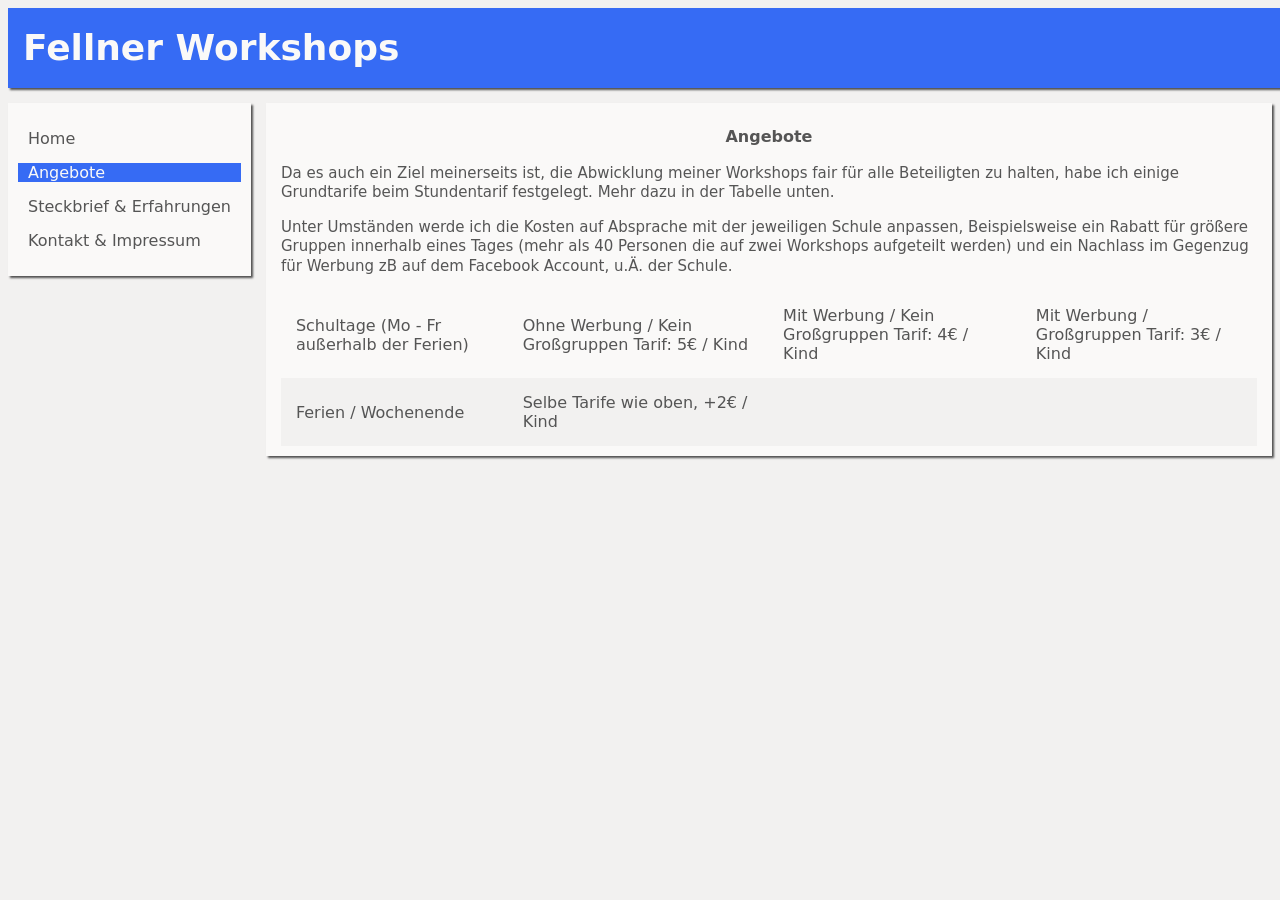
==== angebote.html @ 68ab65c2 "fix: yeah... i aint even gonna say it..." ====
<!DOCTYPE html>
<html>
<head>
    <!-- Standard Stuff -->
    <meta charset="UTF-8">
    <meta name="viewport" content="width=device-width, initial-scale=1.0">
    <meta name="description" content="Programmier-Workshops in OÖ und Umgebung">

    <!-- Open Graph -->
    <meta property="og:title" content="Fellner Workshops">
    <meta property="og:description" content="Praxisnahe IT-Workshops für Schüler">
    <meta property="og:type" content="website">
    <!-- FIXME Link ändern sobald ich eine Domain und ein gutes Bild habe... -->
    <meta property="og:image" content="https://fellst220132.github.io/WorkshopSeite/images/NA.jpg">

    <!-- TODO Styling Stuff -->
    <link rel="stylesheet" href="styles.css">
    <link rel="icon" href="assets/favicon.ico" type="image/x-icon">

    <title>Fellner Workshops - Workshops</title>
</head>
<body>
    <div id="container">
        <header id="header">
            <h1><a href="index.html">Fellner Workshops</a></h1>
        </header>

        <nav id="menu">
            <ul>
                <li><a href="index.html">Home</a></li>
                <li class="current"><a href="angebote.html">Angebote</a></li>
                <li><a href="steckbrief.html">Steckbrief &amp; Erfahrungen</a></li>
                <li><a href="kontakt.html">Kontakt &amp; Impressum</a></li>
            </ul>
        </nav>

        <main id="content">
            <h2>Angebote</h2>
            <p>
                Da es auch ein Ziel meinerseits ist, die Abwicklung meiner Workshops fair 
                für alle Beteiligten zu halten, habe ich einige Grundtarife beim Stundentarif festgelegt. 
                Mehr dazu in der Tabelle unten.
            </p>
            <p>
                Unter Umständen werde ich die Kosten auf Absprache mit der jeweiligen Schule 
                anpassen, Beispielsweise ein Rabatt für größere Gruppen innerhalb eines Tages 
                (mehr als 40 Personen die auf zwei Workshops aufgeteilt werden) 
                und ein Nachlass im Gegenzug für Werbung zB auf dem Facebook Account, u.Ä. 
                der Schule.
            </p>

            <table>
                <tr>
                    <td>Schultage (Mo - Fr außerhalb der Ferien)</td>
                    <td>Ohne Werbung / Kein Großgruppen Tarif: 5€ / Kind</td>
                    <td>Mit Werbung / Kein Großgruppen Tarif: 4€ / Kind</td>
                    <td>Mit Werbung / Großgruppen Tarif: 3€ / Kind</td>
                </tr>
                <tr class="secondcolumn">
                    <td>Ferien / Wochenende</td>
                    <td>Selbe Tarife wie oben, +2€ / Kind</td>
                    <td></td>
                    <td></td>
                </tr>
            </table>
        </main>
    </div>
</body>
</html>
---- styles.css ----
body {
    margin: 0px;
    padding: 8px;

    background-color: #F2F1F0;

    font-family: system-ui, sans-serif;

    color: #555555;
}

h1 {
    margin: 0px;
    padding: 0px;
}

td {
    padding: 15px;
}

tr.secondcolumn {
    background-color: #F2F1F0;
}

table {
    border-collapse: collapse;
}

a {
    color: inherit;
    font-family: inherit;
    text-decoration: none;
}

a:link {
    color: inherit;
    font-family: inherit;
    text-decoration: none;
}

a:visited {
    color: inherit;
    font-family: inherit;
    text-decoration: none;
}

a:hover {
    color: inherit;
    font-family: inherit;
    text-decoration: none;
}

a:active {
    color: inherit;
    font-family: inherit;
    text-decoration: none;
}

li.current {
    background-color: #366BF4;
    color: #FAF9F8;
}

#container {
    width: 100%;
    max-width: 1280px;

    margin: 0 auto 0 auto;
}

#header {
    width: inherit;
    height: 80px;

    margin: 0px 0px 15px 0px;
    padding: 0px 0px 0px 15px;

    background-color: #366BF4;

    box-shadow: 2px 2px 2px 0px #515151;
}

#header h1 {
    font-size: 36px;
    line-height: 80px;

    color: #FAF9F8;
}

#menu {
    width: auto;
    height: auto;

    margin: 0px 15px 0px 0px;
    padding: 10px;

    float: left;

    background-color: #FAF9F8;

    box-shadow: 2px 2px 2px 0px #515151;
}

#menu li {
    font-size: 16px;
    margin: 0px 0px 15px 0px;
    padding: 0px 10px 0px 10px
}

#menu ul {
    list-style-type: none;
    padding: 0px;
}

#menu a:hover {
    background-color: #F2F1F0;
}

#content {
    width: auto;
    height: auto;

    padding: 10px 15px 10px 15px;

    overflow: hidden;

    background-color: #FAF9F8;

    box-shadow: 2px 2px 2px 0px #515151;
}

#content h2 {
    font-size: 16px;
    line-height: 1.4;

    text-align: center;
}

#content p {
    font-size: 15px;
    line-height: 1.3;
}

#content a {
    color: inherit;
    font-family: inherit;
    text-decoration: underline;
}
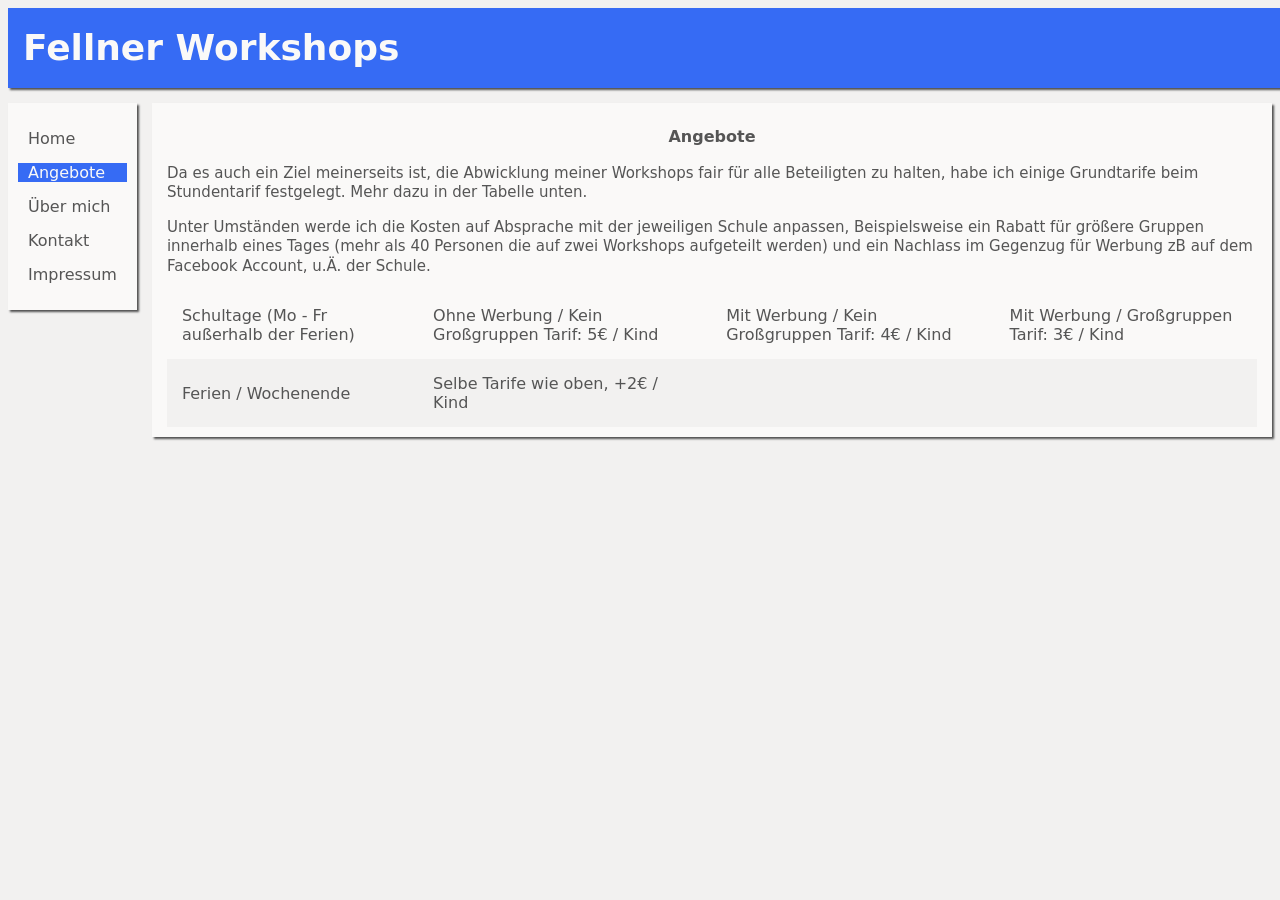
==== commit 2efe59c2: "MILESTONE: PHP Tryout Form Done" ====
--- a/angebote.html
+++ b/angebote.html
@@ -29,8 +29,9 @@
             <ul>
                 <li><a href="index.html">Home</a></li>
                 <li class="current"><a href="angebote.html">Angebote</a></li>
-                <li><a href="steckbrief.html">Steckbrief &amp; Erfahrungen</a></li>
-                <li><a href="kontakt.html">Kontakt &amp; Impressum</a></li>
+                <li><a href="steckbrief.html">Über mich</a></li>
+                <li><a href="kontakt.html">Kontakt</a></li>
+                <li><a href="impressum.html">Impressum</a></li>
             </ul>
         </nav>
 
--- a/styles.css
+++ b/styles.css
@@ -59,6 +59,39 @@
 li.current {
     background-color: #366BF4;
     color: #FAF9F8;
+}
+
+form.contactForm fieldset {
+    margin-top: 25px;
+    padding: 10px 10px 10px;
+    width: 500px;
+}
+
+form.contactForm legend {
+    padding: 0 10px;
+    font-weight: bold;
+}
+
+form.contactForm label {
+    float: left;
+    width: 130px;
+}
+
+form.contactForm input,
+textarea {
+    width: 220px;
+    margin-bottom: 5px;
+}
+
+form.contactForm textarea {
+    width: 350px;
+    height: 150px;
+}
+
+#submitbutton {
+    margin-left: 0px;
+    margin-top: 25px;
+    width: 100px;
 }
 
 #container {
@@ -145,4 +178,8 @@
     color: inherit;
     font-family: inherit;
     text-decoration: underline;
+}
+
+.bold {
+    font-weight: bold;
 }
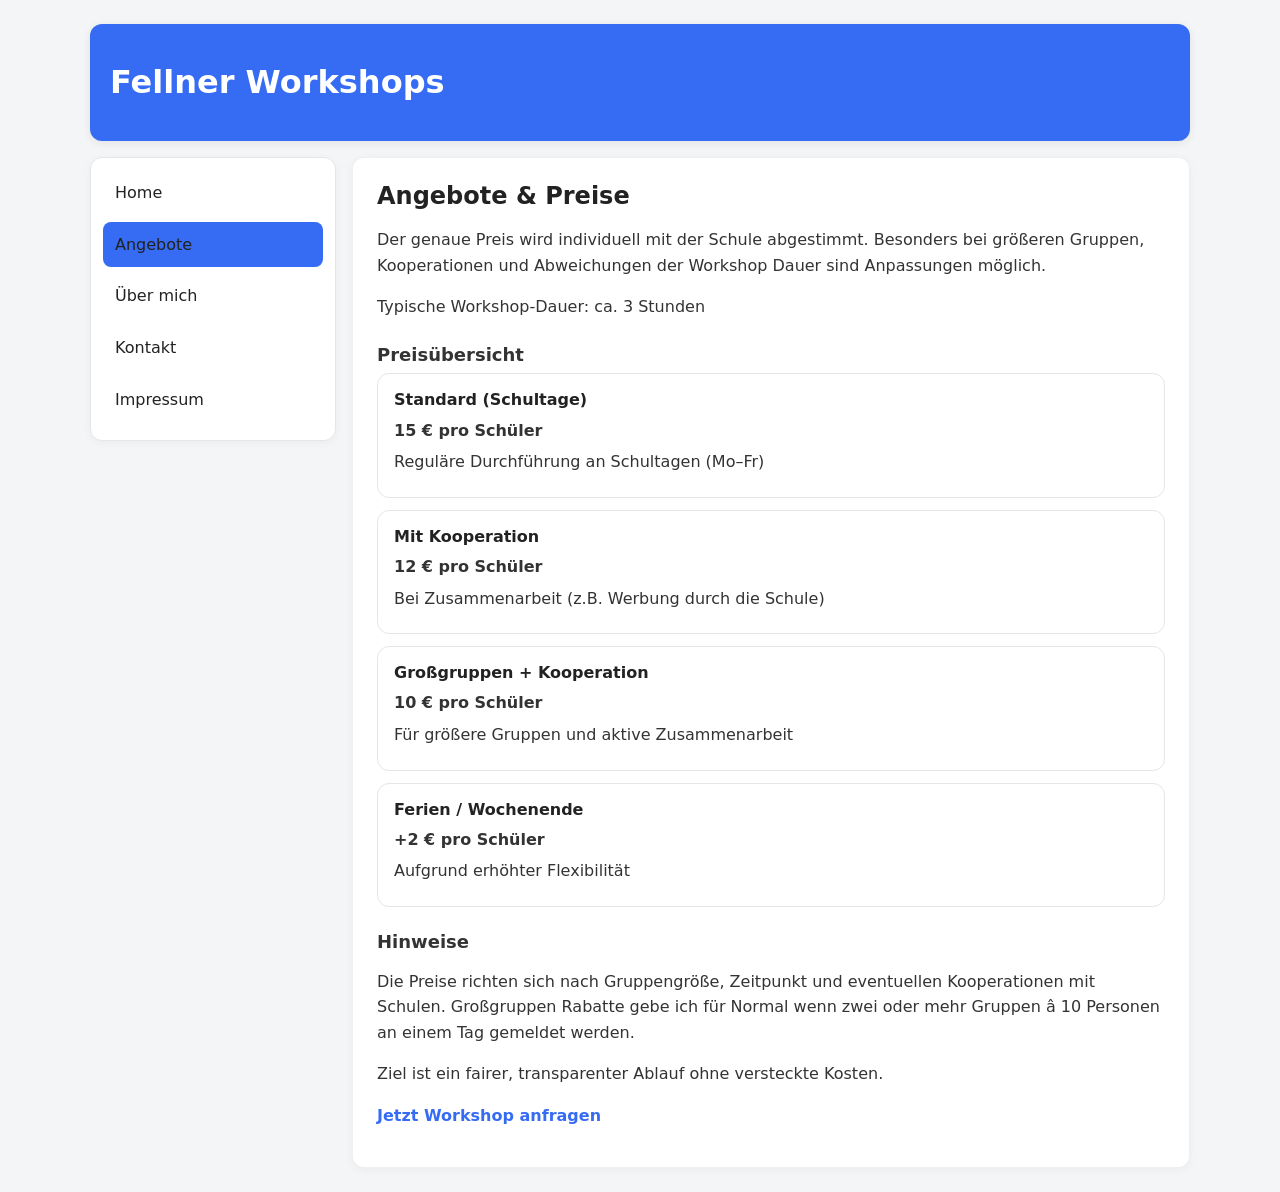
==== commit dbdcb6e4: "feat: general overhaul" ====
--- a/angebote.html
+++ b/angebote.html
@@ -1,70 +1,95 @@
 <!DOCTYPE html>
 <html>
 <head>
-    <!-- Standard Stuff -->
     <meta charset="UTF-8">
     <meta name="viewport" content="width=device-width, initial-scale=1.0">
     <meta name="description" content="Programmier-Workshops in OÖ und Umgebung">
 
-    <!-- Open Graph -->
-    <meta property="og:title" content="Fellner Workshops">
-    <meta property="og:description" content="Praxisnahe IT-Workshops für Schüler">
+    <meta property="og:title" content="Fellner Workshops - Angebote">
+    <meta property="og:description" content="Transparente Preise für IT-Workshops an Schulen">
     <meta property="og:type" content="website">
-    <!-- FIXME Link ändern sobald ich eine Domain und ein gutes Bild habe... -->
-    <meta property="og:image" content="https://fellst220132.github.io/WorkshopSeite/images/NA.jpg">
 
-    <!-- TODO Styling Stuff -->
     <link rel="stylesheet" href="styles.css">
-    <link rel="icon" href="assets/favicon.ico" type="image/x-icon">
+    <link rel="icon" href="assets/favicon.ico">
 
-    <title>Fellner Workshops - Workshops</title>
+    <title>Angebote - Fellner Workshops</title>
 </head>
+
 <body>
-    <div id="container">
-        <header id="header">
-            <h1><a href="index.html">Fellner Workshops</a></h1>
-        </header>
+<div id="container">
 
-        <nav id="menu">
-            <ul>
-                <li><a href="index.html">Home</a></li>
-                <li class="current"><a href="angebote.html">Angebote</a></li>
-                <li><a href="steckbrief.html">Über mich</a></li>
-                <li><a href="kontakt.html">Kontakt</a></li>
-                <li><a href="impressum.html">Impressum</a></li>
-            </ul>
-        </nav>
+    <header id="header">
+        <h1><a href="index.html">Fellner Workshops</a></h1>
+    </header>
 
-        <main id="content">
-            <h2>Angebote</h2>
-            <p>
-                Da es auch ein Ziel meinerseits ist, die Abwicklung meiner Workshops fair 
-                für alle Beteiligten zu halten, habe ich einige Grundtarife beim Stundentarif festgelegt. 
-                Mehr dazu in der Tabelle unten.
-            </p>
-            <p>
-                Unter Umständen werde ich die Kosten auf Absprache mit der jeweiligen Schule 
-                anpassen, Beispielsweise ein Rabatt für größere Gruppen innerhalb eines Tages 
-                (mehr als 40 Personen die auf zwei Workshops aufgeteilt werden) 
-                und ein Nachlass im Gegenzug für Werbung zB auf dem Facebook Account, u.Ä. 
-                der Schule.
-            </p>
+    <nav id="menu">
+        <ul>
+            <li><a href="index.html">Home</a></li>
+            <li class="current"><a href="angebote.html">Angebote</a></li>
+            <li><a href="steckbrief.html">Über mich</a></li>
+            <li><a href="kontakt.html">Kontakt</a></li>
+            <li><a href="impressum.html">Impressum</a></li>
+        </ul>
+    </nav>
 
-            <table>
-                <tr>
-                    <td>Schultage (Mo - Fr außerhalb der Ferien)</td>
-                    <td>Ohne Werbung / Kein Großgruppen Tarif: 5€ / Kind</td>
-                    <td>Mit Werbung / Kein Großgruppen Tarif: 4€ / Kind</td>
-                    <td>Mit Werbung / Großgruppen Tarif: 3€ / Kind</td>
-                </tr>
-                <tr class="secondcolumn">
-                    <td>Ferien / Wochenende</td>
-                    <td>Selbe Tarife wie oben, +2€ / Kind</td>
-                    <td></td>
-                    <td></td>
-                </tr>
-            </table>
-        </main>
-    </div>
+    <main id="content">
+
+        <h2>Angebote & Preise</h2>
+
+        <p>
+            Der genaue Preis wird individuell mit der Schule abgestimmt.
+            Besonders bei größeren Gruppen, Kooperationen und Abweichungen der Workshop Dauer sind Anpassungen möglich.
+        </p>
+
+        <p>
+            Typische Workshop-Dauer: ca. 3 Stunden
+        </p>
+
+        <!-- Price List -->
+        <h3>Preisübersicht</h3>
+
+        <div class="card">
+            <h4>Standard (Schultage)</h4>
+            <p><strong>15 € pro Schüler</strong></p>
+            <p>Reguläre Durchführung an Schultagen (Mo–Fr)</p>
+        </div>
+
+        <div class="card">
+            <h4>Mit Kooperation</h4>
+            <p><strong>12 € pro Schüler</strong></p>
+            <p>Bei Zusammenarbeit (z.B. Werbung durch die Schule)</p>
+        </div>
+
+        <div class="card">
+            <h4>Großgruppen + Kooperation</h4>
+            <p><strong>10 € pro Schüler</strong></p>
+            <p>Für größere Gruppen und aktive Zusammenarbeit</p>
+        </div>
+
+        <div class="card">
+            <h4>Ferien / Wochenende</h4>
+            <p><strong>+2 € pro Schüler</strong></p>
+            <p>Aufgrund erhöhter Flexibilität</p>
+        </div>
+
+        <!-- Infos -->
+        <h3>Hinweise</h3>
+
+        <p>
+            Die Preise richten sich nach Gruppengröße, Zeitpunkt und eventuellen Kooperationen mit Schulen.
+            Großgruppen Rabatte gebe ich für Normal wenn zwei oder mehr Gruppen â 10 Personen an einem Tag gemeldet werden.
+        </p>
+
+        <p>
+            Ziel ist ein fairer, transparenter Ablauf ohne versteckte Kosten.
+        </p>
+
+        <p>
+            <a href="kontakt.html"><strong>Jetzt Workshop anfragen</strong></a>
+        </p>
+
+    </main>
+
+</div>
 </body>
 </html>
--- a/styles.css
+++ b/styles.css
@@ -1,185 +1,225 @@
 body {
-    margin: 0px;
-    padding: 8px;
-
-    background-color: #F2F1F0;
-
+    margin: 0;
     font-family: system-ui, sans-serif;
-
-    color: #555555;
-}
-
-h1 {
-    margin: 0px;
-    padding: 0px;
+    font-size: 16px;
+    line-height: 1.6;
+    color: #222;
+    background: #f3f5f7;
+}
+
+#container {
+    max-width: 1100px;
+    margin: 24px auto;
+    padding: 0 16px;
+}
+
+#header {
+    background: #366BF4;
+    color: white;
+    padding: 18px 20px;
+    border-radius: 12px;
+    margin-bottom: 16px;
+}
+
+#header a {
+    color: white;
+    text-decoration: none;
+}
+
+#menu {
+    float: left;
+    width: 220px;
+    background: white;
+    border: 1px solid #e6e6e6;
+    border-radius: 12px;
+    padding: 12px;
+    margin-right: 16px;
+}
+
+#menu ul {
+    list-style: none;
+    margin: 0;
+    padding: 0;
+}
+
+#menu li {
+    margin-bottom: 6px;
+}
+
+#menu a {
+    display: block;
+    padding: 10px 12px;
+    border-radius: 8px;
+    text-decoration: none;
+    color: #222;
+}
+
+#menu a:hover {
+    background: #f0f2f5;
+}
+
+li.current a {
+    background: #366BF4;
+    color: white;
+}
+
+#content {
+    overflow: hidden;
+    background: white;
+    border: 1px solid #e6e6e6;
+    border-radius: 12px;
+    padding: 24px;
+}
+
+h2 {
+    margin-top: 0;
+    font-size: 24px;
+}
+
+h3 {
+    font-size: 18px;
+    margin-top: 24px;
+}
+
+p {
+    margin-bottom: 14px;
+}
+
+a {
+    color: #366BF4;
+    text-decoration: none;
+}
+
+a:hover {
+    text-decoration: underline;
+}
+
+img {
+    border-radius: 10px;
+    max-width: 100%;
+    height: auto;
+    margin: 6px 0;
+}
+
+table {
+    width: 100%;
+    border-collapse: collapse;
+    margin-top: 16px;
+    background: white;
+    border-radius: 10px;
+    overflow: hidden;
 }
 
 td {
-    padding: 15px;
-}
-
-tr.secondcolumn {
-    background-color: #F2F1F0;
-}
-
-table {
-    border-collapse: collapse;
-}
-
-a {
-    color: inherit;
+    padding: 12px;
+    border-bottom: 1px solid #eee;
+    vertical-align: top;
+}
+
+tr:nth-child(even) {
+    background: #f7f8fa;
+}
+
+form.contactForm fieldset {
+    border: 1px solid #e6e6e6;
+    border-radius: 12px;
+    padding: 16px;
+}
+
+form.contactForm label {
+    display: block;
+    margin-top: 12px;
+    font-weight: 600;
+}
+
+form.contactForm input,
+form.contactForm textarea {
+    width: 100%;
+    max-width: 500px;
+    padding: 10px;
+    margin-top: 4px;
+    border: 1px solid #ddd;
+    border-radius: 8px;
     font-family: inherit;
-    text-decoration: none;
-}
-
-a:link {
-    color: inherit;
-    font-family: inherit;
-    text-decoration: none;
-}
-
-a:visited {
-    color: inherit;
-    font-family: inherit;
-    text-decoration: none;
-}
-
-a:hover {
-    color: inherit;
-    font-family: inherit;
-    text-decoration: none;
-}
-
-a:active {
-    color: inherit;
-    font-family: inherit;
-    text-decoration: none;
-}
-
-li.current {
-    background-color: #366BF4;
-    color: #FAF9F8;
+}
+
+#submitbutton {
+    margin-top: 16px;
+    background: #366BF4;
+    color: white;
+    border: none;
+    padding: 10px 14px;
+    border-radius: 8px;
+    cursor: pointer;
+}
+
+.card {
+    background: white;
+    border: 1px solid #e6e6e6;
+    border-radius: 12px;
+    padding: 16px;
+    margin-bottom: 12px;
+}
+
+.card h4 {
+    margin: 0 0 8px 0;
+}
+
+.card p {
+    margin: 6px 0;
+}
+
+#container::after {
+    content: "";
+    display: block;
+    clear: both;
+}
+
+h1,
+h2,
+h3,
+h4 {
+    line-height: 1.2;
+}
+
+#content {
+    box-shadow: 0 2px 10px rgba(0, 0, 0, 0.04);
+}
+
+#menu {
+    box-shadow: 0 2px 10px rgba(0, 0, 0, 0.04);
+}
+
+#header {
+    box-shadow: 0 2px 10px rgba(0, 0, 0, 0.08);
+}
+
+p {
+    color: #333;
+}
+
+#menu a {
+    transition: background 0.2s ease;
+}
+
+h2 {
+    margin-bottom: 10px;
+}
+
+h3 {
+    margin-bottom: 8px;
+    color: #333;
+}
+
+img {
+    display: block;
+    margin: 10px 0;
 }
 
 form.contactForm fieldset {
-    margin-top: 25px;
-    padding: 10px 10px 10px;
-    width: 500px;
-}
-
-form.contactForm legend {
-    padding: 0 10px;
-    font-weight: bold;
-}
-
-form.contactForm label {
-    float: left;
-    width: 130px;
-}
-
-form.contactForm input,
-textarea {
-    width: 220px;
-    margin-bottom: 5px;
-}
-
-form.contactForm textarea {
-    width: 350px;
-    height: 150px;
-}
-
-#submitbutton {
-    margin-left: 0px;
-    margin-top: 25px;
-    width: 100px;
-}
-
-#container {
-    width: 100%;
-    max-width: 1280px;
-
-    margin: 0 auto 0 auto;
-}
-
-#header {
-    width: inherit;
-    height: 80px;
-
-    margin: 0px 0px 15px 0px;
-    padding: 0px 0px 0px 15px;
-
-    background-color: #366BF4;
-
-    box-shadow: 2px 2px 2px 0px #515151;
-}
-
-#header h1 {
-    font-size: 36px;
-    line-height: 80px;
-
-    color: #FAF9F8;
-}
-
-#menu {
-    width: auto;
-    height: auto;
-
-    margin: 0px 15px 0px 0px;
-    padding: 10px;
-
-    float: left;
-
-    background-color: #FAF9F8;
-
-    box-shadow: 2px 2px 2px 0px #515151;
-}
-
-#menu li {
-    font-size: 16px;
-    margin: 0px 0px 15px 0px;
-    padding: 0px 10px 0px 10px
-}
-
-#menu ul {
-    list-style-type: none;
-    padding: 0px;
-}
-
-#menu a:hover {
-    background-color: #F2F1F0;
+    background: #fff;
 }
 
 #content {
-    width: auto;
-    height: auto;
-
-    padding: 10px 15px 10px 15px;
-
-    overflow: hidden;
-
-    background-color: #FAF9F8;
-
-    box-shadow: 2px 2px 2px 0px #515151;
-}
-
-#content h2 {
-    font-size: 16px;
-    line-height: 1.4;
-
-    text-align: center;
-}
-
-#content p {
-    font-size: 15px;
-    line-height: 1.3;
-}
-
-#content a {
-    color: inherit;
-    font-family: inherit;
-    text-decoration: underline;
-}
-
-.bold {
-    font-weight: bold;
+    border: 1px solid rgba(0, 0, 0, 0.06);
 }
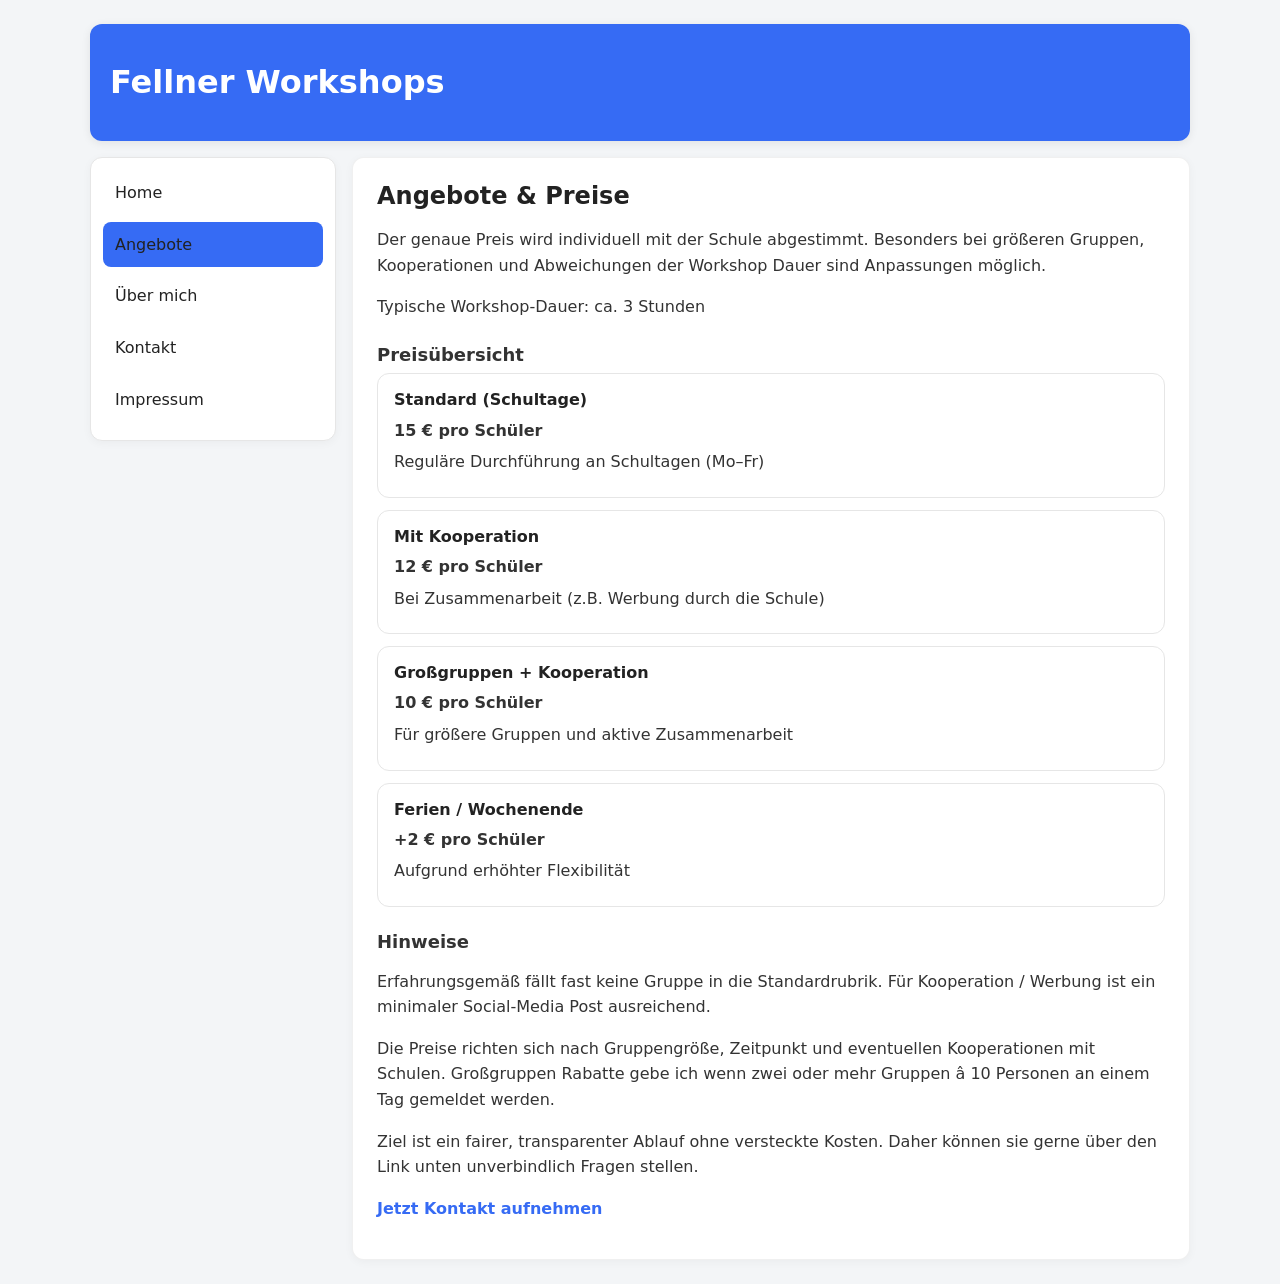
==== commit 4f73e61c: "fix: better text" ====
--- a/angebote.html
+++ b/angebote.html
@@ -76,16 +76,22 @@
         <h3>Hinweise</h3>
 
         <p>
+            Erfahrungsgemäß fällt fast keine Gruppe in die Standardrubrik.
+            Für Kooperation / Werbung ist ein minimaler Social-Media Post ausreichend.
+        </p>
+
+        <p>
             Die Preise richten sich nach Gruppengröße, Zeitpunkt und eventuellen Kooperationen mit Schulen.
-            Großgruppen Rabatte gebe ich für Normal wenn zwei oder mehr Gruppen â 10 Personen an einem Tag gemeldet werden.
+            Großgruppen Rabatte gebe ich wenn zwei oder mehr Gruppen â 10 Personen an einem Tag gemeldet werden.
         </p>
 
         <p>
             Ziel ist ein fairer, transparenter Ablauf ohne versteckte Kosten.
+            Daher können sie gerne über den Link unten unverbindlich Fragen stellen.
         </p>
 
         <p>
-            <a href="kontakt.html"><strong>Jetzt Workshop anfragen</strong></a>
+            <a href="kontakt.html"><strong>Jetzt Kontakt aufnehmen</strong></a>
         </p>
 
     </main>
--- a/styles.css
+++ b/styles.css
@@ -199,7 +199,7 @@
 }
 
 #menu a {
-    transition: background 0.2s ease;
+    transition: background-color 0.2s ease;
 }
 
 h2 {
@@ -222,4 +222,35 @@
 
 #content {
     border: 1px solid rgba(0, 0, 0, 0.06);
+}
+
+.carousel {
+    overflow: hidden;
+    border-radius: 12px;
+    margin: 20px 0;
+}
+
+.carousel-track {
+    display: flex;
+    gap: 12px;
+    width: max-content;
+    animation: scrollCarousel 25s linear infinite;
+}
+
+.carousel-track img {
+    width: 260px;
+    height: 160px;
+    object-fit: cover;
+    border-radius: 12px;
+    flex-shrink: 0;
+}
+
+@keyframes scrollCarousel {
+    from {
+        transform: translateX(0);
+    }
+
+    to {
+        transform: translateX(-50%);
+    }
 }
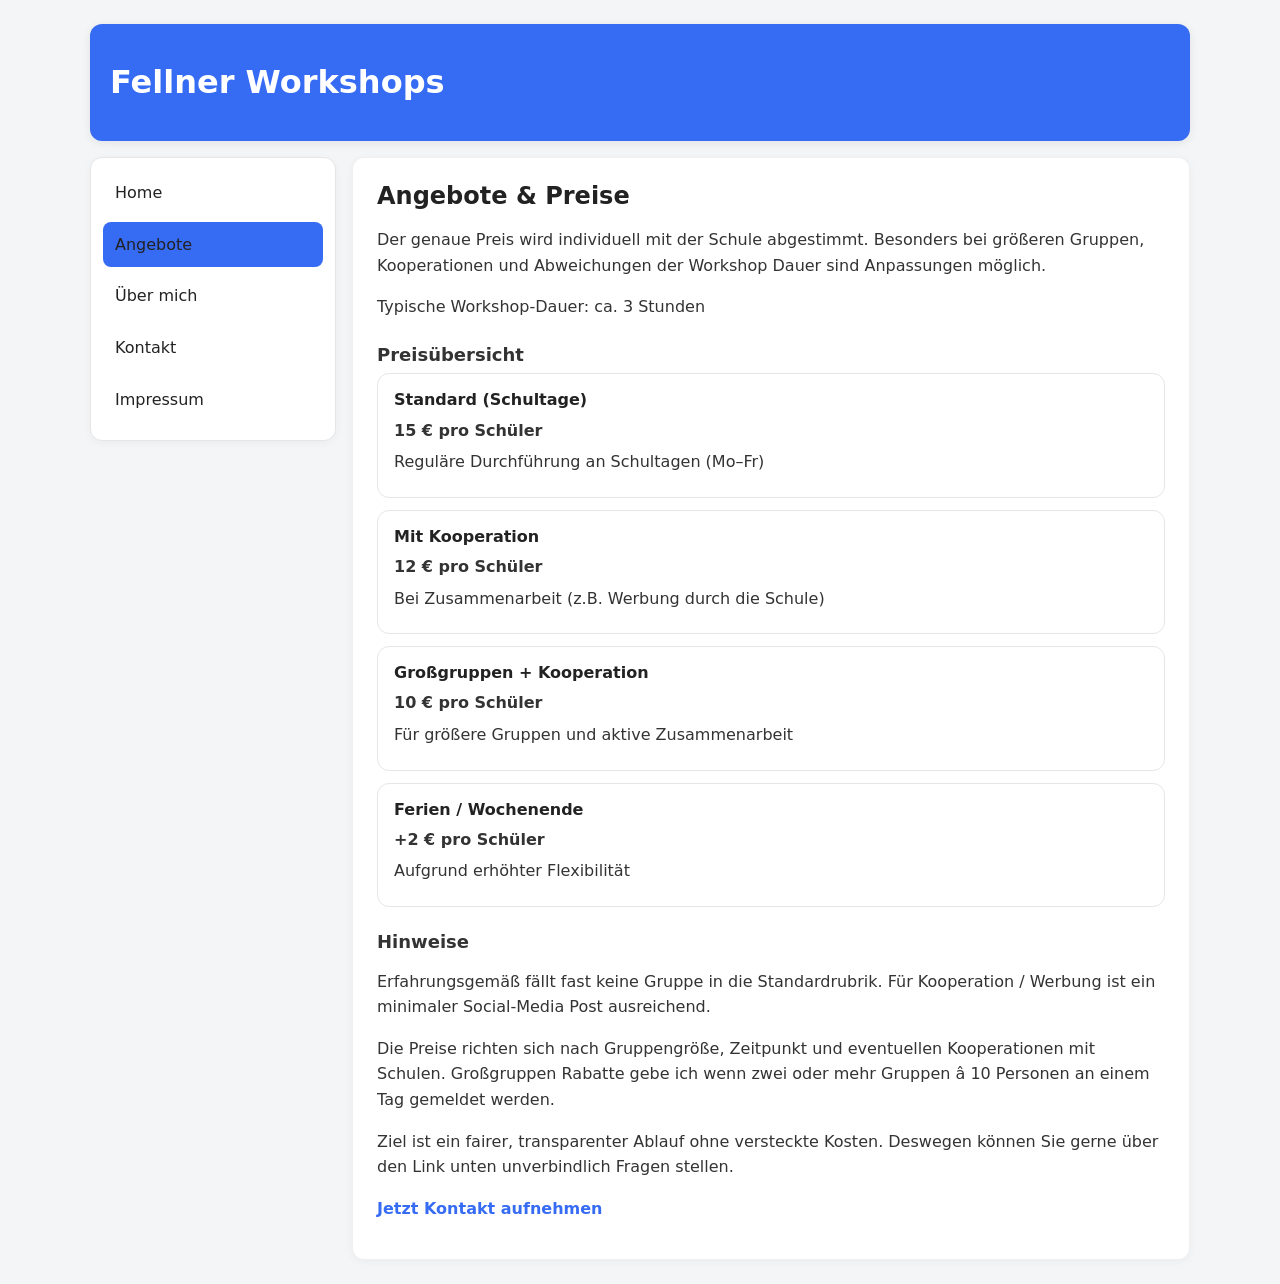
==== commit 2db2562f: "fix: typo" ====
--- a/angebote.html
+++ b/angebote.html
@@ -87,7 +87,7 @@
 
         <p>
             Ziel ist ein fairer, transparenter Ablauf ohne versteckte Kosten.
-            Daher können sie gerne über den Link unten unverbindlich Fragen stellen.
+            Deswegen können Sie gerne über den Link unten unverbindlich Fragen stellen.
         </p>
 
         <p>
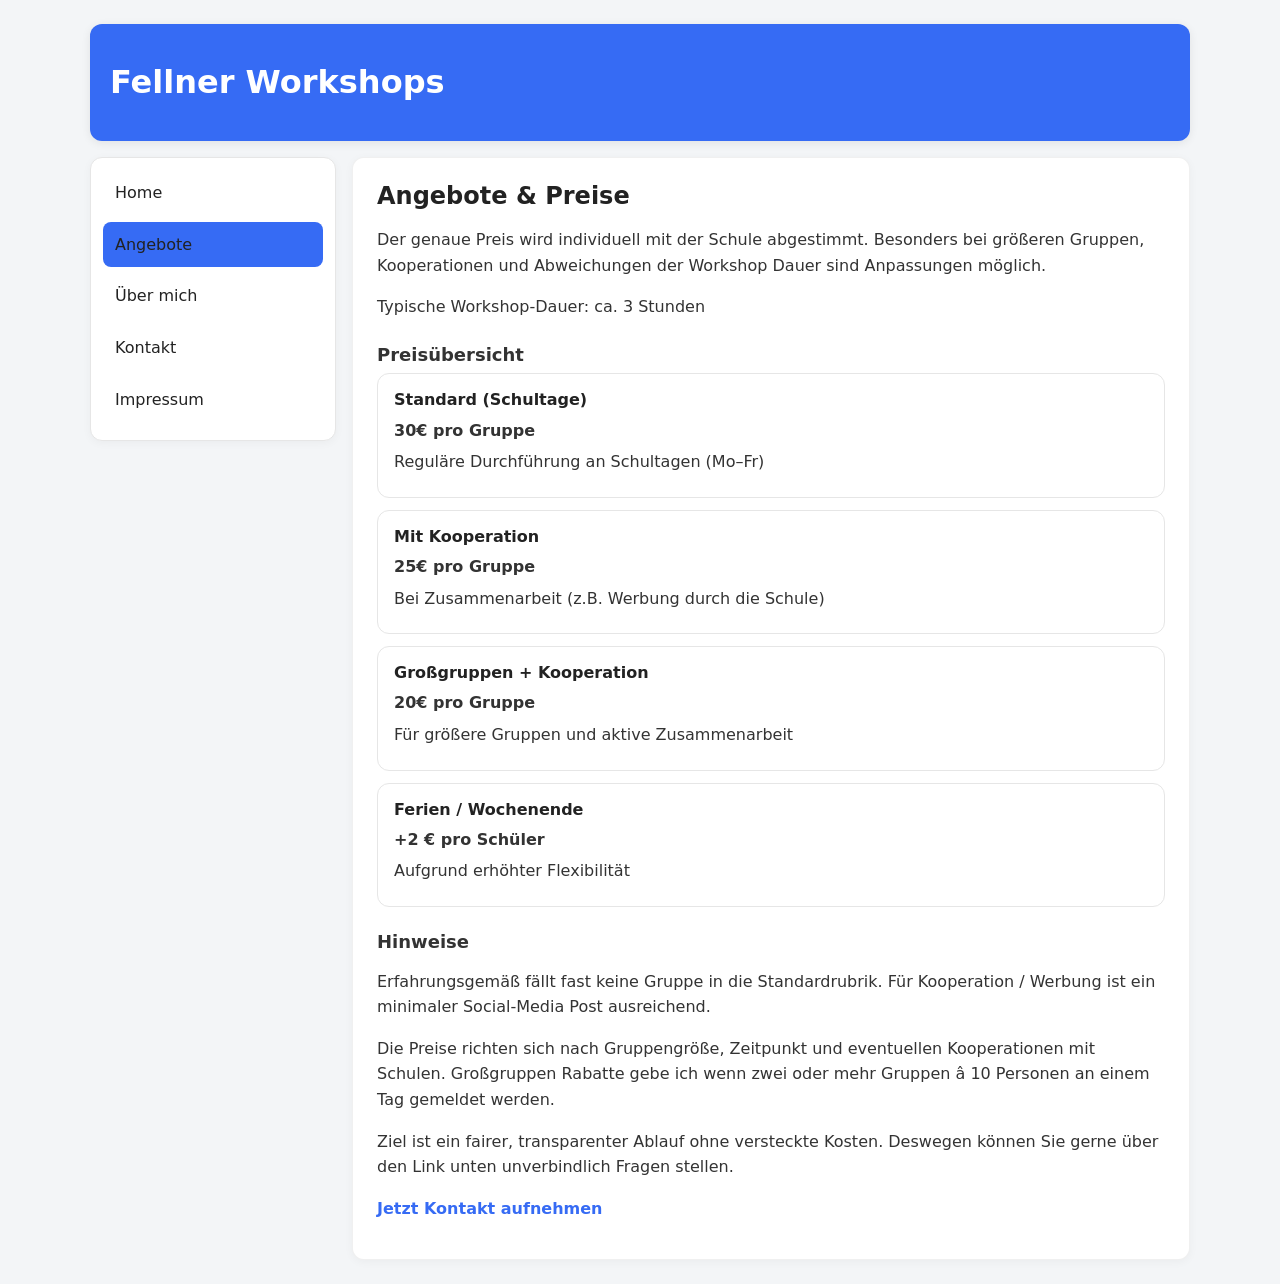
==== commit c10255b8: "content: Price update" ====
--- a/angebote.html
+++ b/angebote.html
@@ -50,19 +50,19 @@
 
         <div class="card">
             <h4>Standard (Schultage)</h4>
-            <p><strong>15 € pro Schüler</strong></p>
+            <p><strong>30€ pro Gruppe</strong></p>
             <p>Reguläre Durchführung an Schultagen (Mo–Fr)</p>
         </div>
 
         <div class="card">
             <h4>Mit Kooperation</h4>
-            <p><strong>12 € pro Schüler</strong></p>
+            <p><strong>25€ pro Gruppe</strong></p>
             <p>Bei Zusammenarbeit (z.B. Werbung durch die Schule)</p>
         </div>
 
         <div class="card">
             <h4>Großgruppen + Kooperation</h4>
-            <p><strong>10 € pro Schüler</strong></p>
+            <p><strong>20€ pro Gruppe</strong></p>
             <p>Für größere Gruppen und aktive Zusammenarbeit</p>
         </div>
 
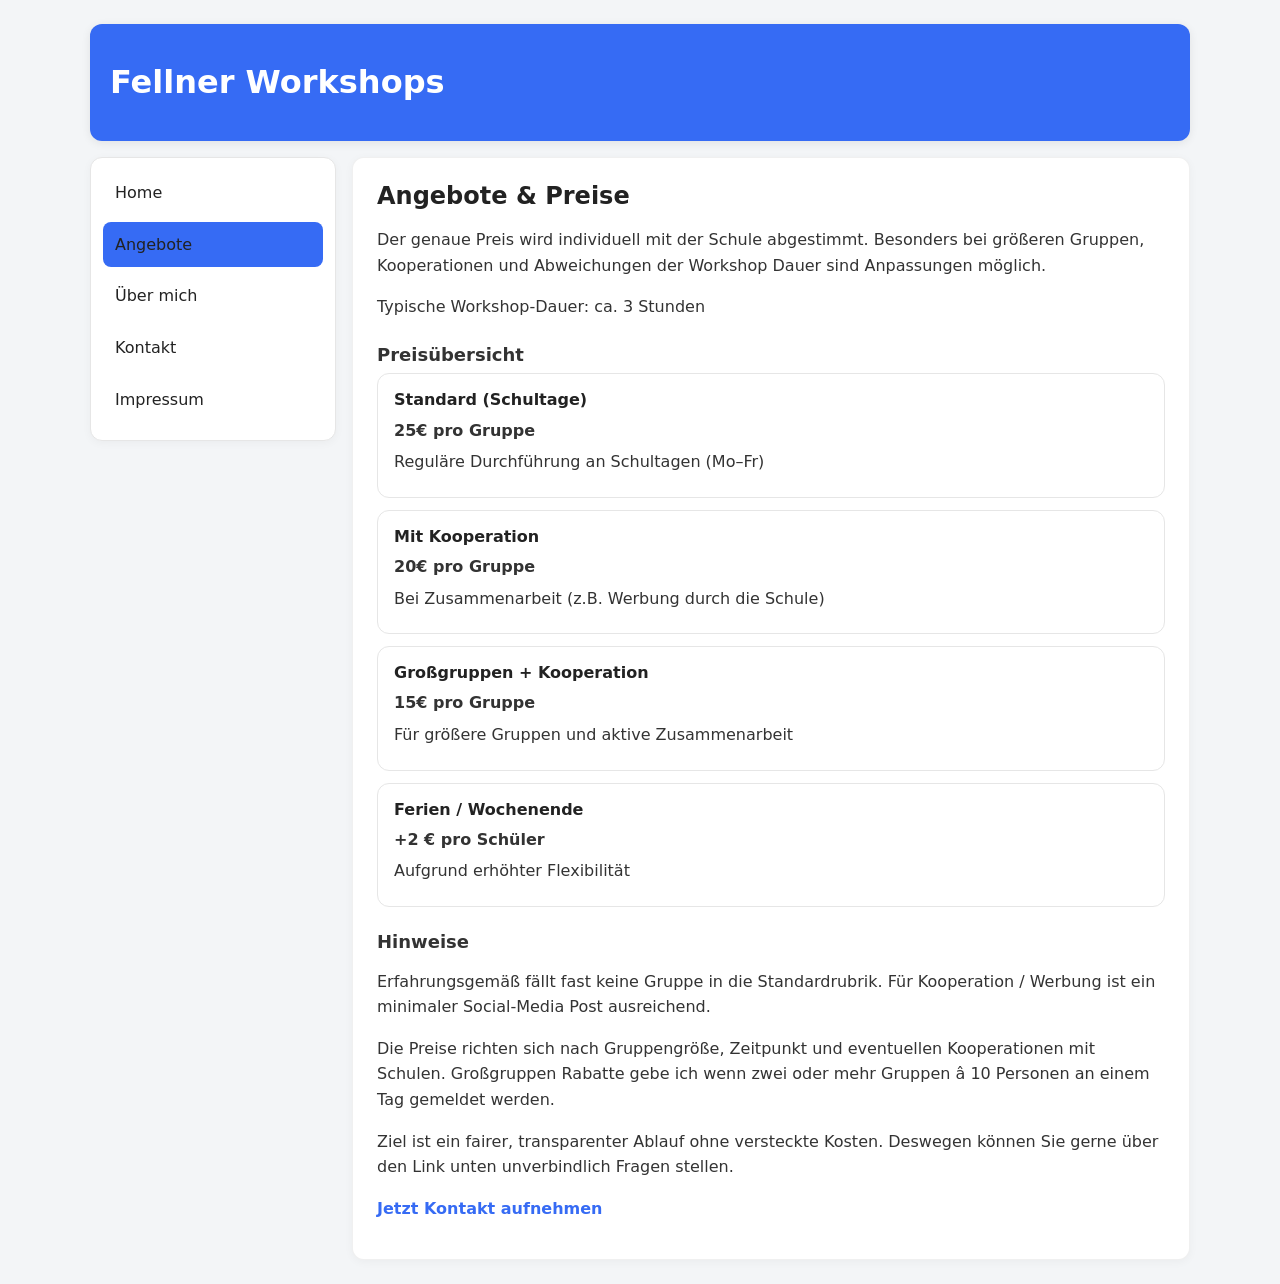
==== commit 862aa038: "feat: Rabatt" ====
--- a/angebote.html
+++ b/angebote.html
@@ -50,19 +50,19 @@
 
         <div class="card">
             <h4>Standard (Schultage)</h4>
-            <p><strong>30€ pro Gruppe</strong></p>
+            <p><strong>25€ pro Gruppe</strong></p>
             <p>Reguläre Durchführung an Schultagen (Mo–Fr)</p>
         </div>
 
         <div class="card">
             <h4>Mit Kooperation</h4>
-            <p><strong>25€ pro Gruppe</strong></p>
+            <p><strong>20€ pro Gruppe</strong></p>
             <p>Bei Zusammenarbeit (z.B. Werbung durch die Schule)</p>
         </div>
 
         <div class="card">
             <h4>Großgruppen + Kooperation</h4>
-            <p><strong>20€ pro Gruppe</strong></p>
+            <p><strong>15€ pro Gruppe</strong></p>
             <p>Für größere Gruppen und aktive Zusammenarbeit</p>
         </div>
 
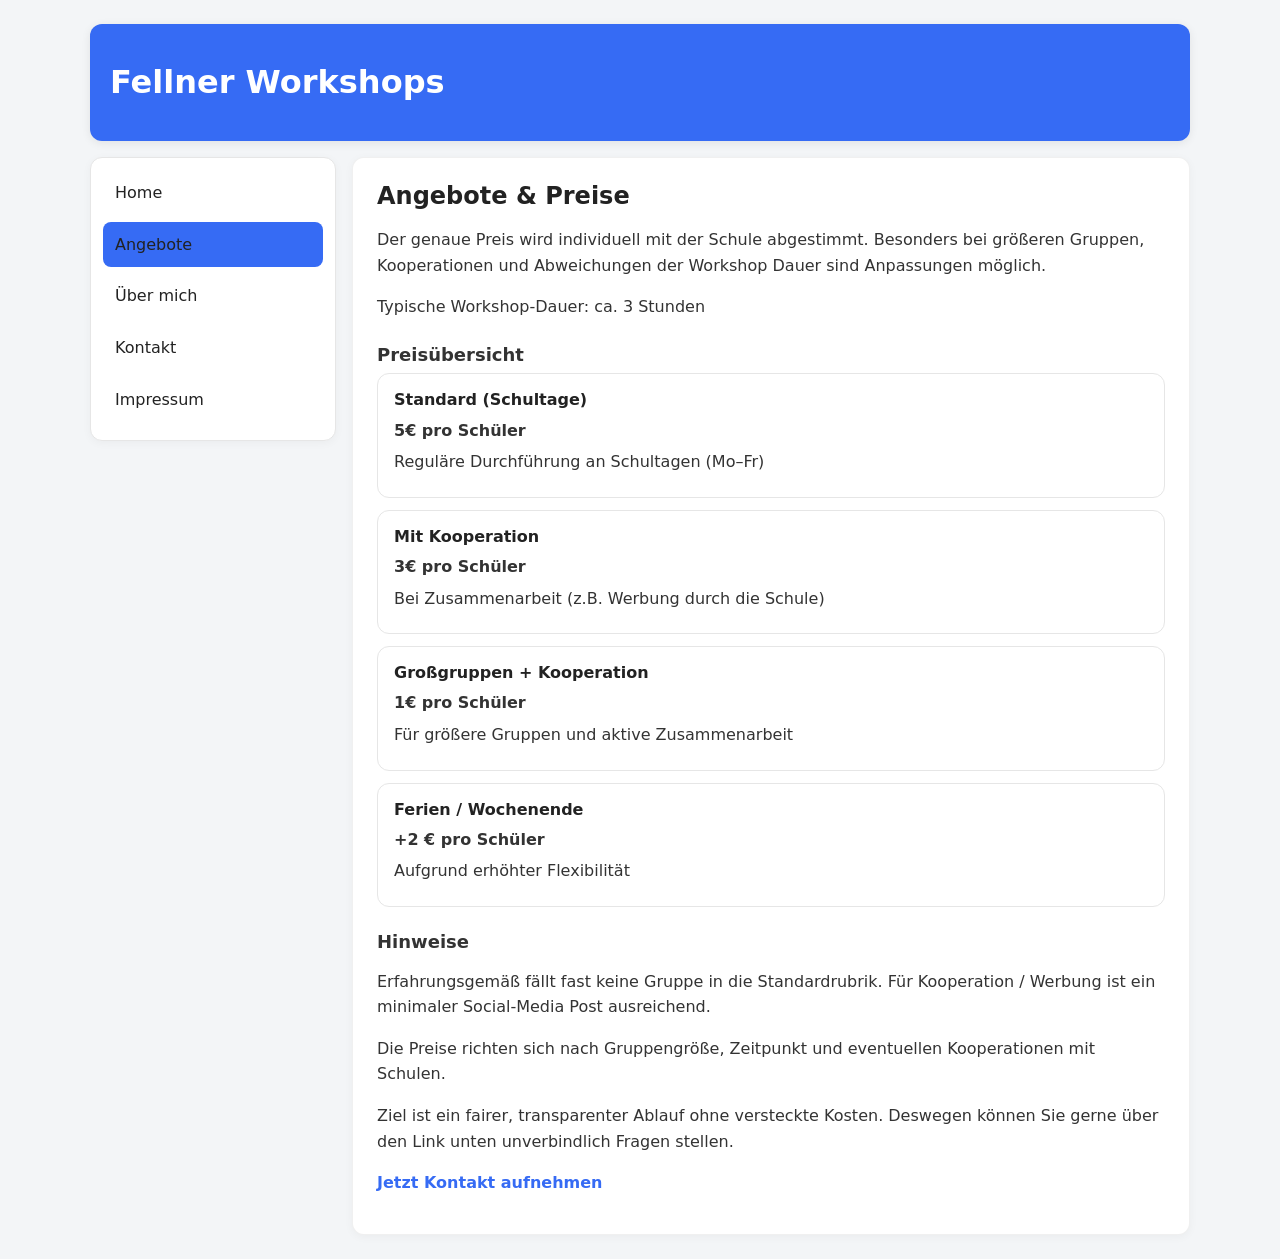
==== commit ed65e445: "preis update" ====
--- a/angebote.html
+++ b/angebote.html
@@ -50,19 +50,19 @@
 
         <div class="card">
             <h4>Standard (Schultage)</h4>
-            <p><strong>25€ pro Gruppe</strong></p>
+            <p><strong>5€ pro Schüler</strong></p>
             <p>Reguläre Durchführung an Schultagen (Mo–Fr)</p>
         </div>
 
         <div class="card">
             <h4>Mit Kooperation</h4>
-            <p><strong>20€ pro Gruppe</strong></p>
+            <p><strong>3€ pro Schüler</strong></p>
             <p>Bei Zusammenarbeit (z.B. Werbung durch die Schule)</p>
         </div>
 
         <div class="card">
             <h4>Großgruppen + Kooperation</h4>
-            <p><strong>15€ pro Gruppe</strong></p>
+            <p><strong>1€ pro Schüler</strong></p>
             <p>Für größere Gruppen und aktive Zusammenarbeit</p>
         </div>
 
@@ -82,7 +82,6 @@
 
         <p>
             Die Preise richten sich nach Gruppengröße, Zeitpunkt und eventuellen Kooperationen mit Schulen.
-            Großgruppen Rabatte gebe ich wenn zwei oder mehr Gruppen â 10 Personen an einem Tag gemeldet werden.
         </p>
 
         <p>
